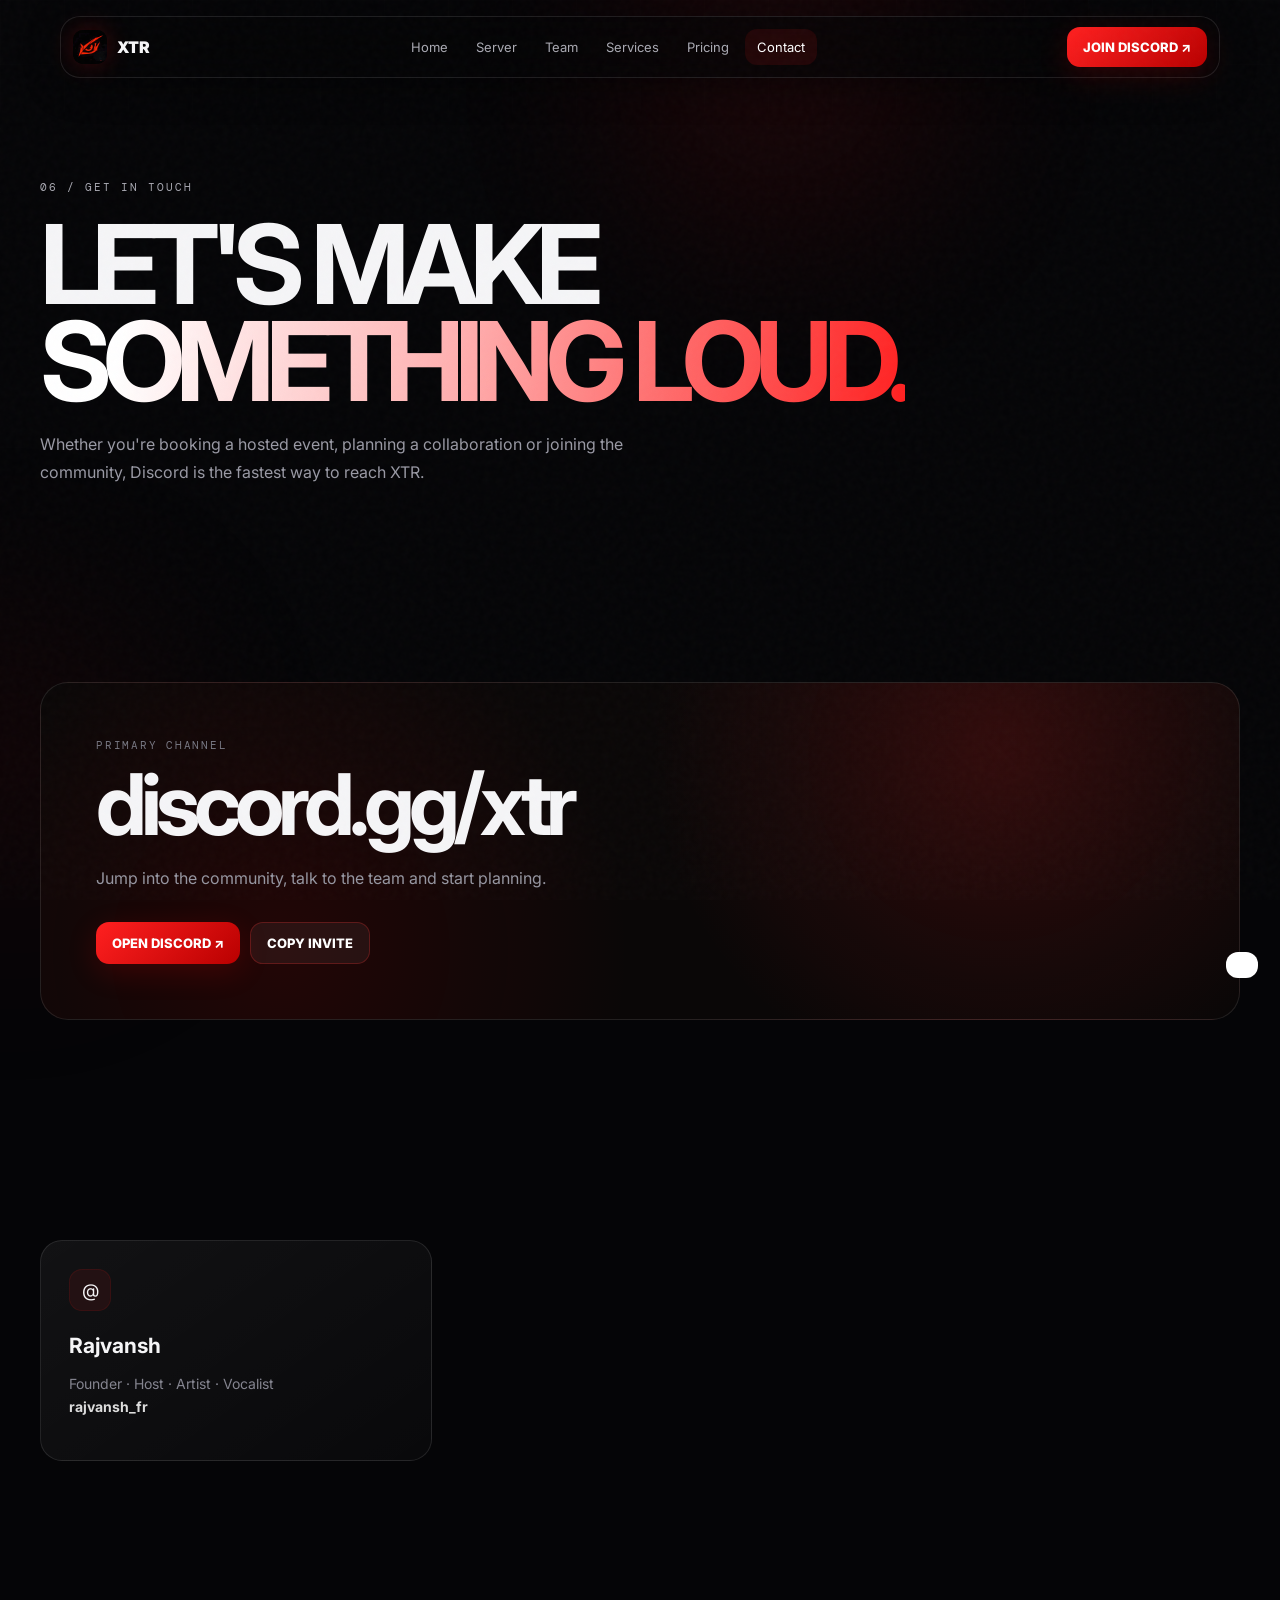
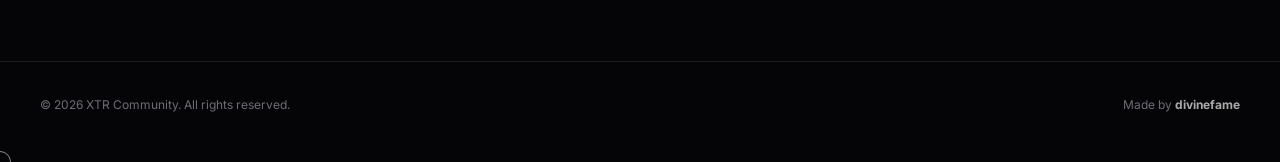
==== contact.html @ 3ac89490 "1st commit" ====
<!doctype html><html lang="en"><head><meta charset="utf-8"><meta name="viewport" content="width=device-width,initial-scale=1"><meta name="theme-color" content="#050507"><title>Contact — XTR</title><link rel="stylesheet" href="style.css">  <link rel="icon" type="image/png" href="assets/favicon.png">
</head><body><div class="grid"></div><div class="orb"></div><div class="orb orb2"></div><div class="noise"></div><nav class="nav"><a class="brand" href="index.html"><img src="assets/xtr-logo.webp" alt="XTR logo"><span class="brandmark" style="display:none">SK</span><span>XTR</span></a><div class="navlinks"><a href="index.html">Home</a><a href="server.html">Server</a><a href="team.html">Team</a><a href="services.html">Services</a><a href="pricing.html">Pricing</a><a href="contact.html">Contact</a></div><a class="navcta" href="https://discord.gg/xtr" target="_blank">JOIN DISCORD ↗</a><button class="menu">☰</button></nav><main><section class="page-hero reveal"><div class="eyebrow">06 / Get in touch</div><h1>LET'S MAKE<br><span class="gradient">SOMETHING LOUD.</span></h1><p>Whether you're booking a hosted event, planning a collaboration or joining the community, Discord is the fastest way to reach XTR.</p></section><section class="section"><div class="contact-box reveal"><div class="kicker">Primary channel</div><h2>discord.gg/xtr</h2><p>Jump into the community, talk to the team and start planning.</p><div class="actions"><a class="btn primary" href="https://discord.gg/xtr" target="_blank">OPEN DISCORD ↗</a><button class="btn ghost" data-copy="https://discord.gg/xtr">COPY INVITE</button></div></div></section><section class="section"><div class="cards"><article class="card reveal"><div class="icon">@</div><h3>Rajvansh</h3><p>Founder · Host · Artist · Vocalist<br><strong style="color:#ddd">rajvansh_fr</strong></p></article></div></section></main><footer class="footer"><div class="footer-inner"><span>© 2026 XTR Community. All rights reserved.</span><span>Made by <strong style="color:#aaa">divinefame</strong></span></div></footer><div class="cursor"></div><div class="toast"></div><script src="app.js"></script></body></html>
---- style.css ----
@import url('https://fonts.googleapis.com/css2?family=DM+Mono:wght@400;500&family=Inter:wght@400;500;600;700;800;900&display=swap');
:root{--bg:#050507;--panel:#0b0b10;--panel2:#111118;--text:#f5f5f7;--muted:#92929d;--line:rgba(255,255,255,.1);--a:#ff1a1a;--b:#ff4d4d;--glow:rgba(255,0,0,.30);--max:1200px}
*{box-sizing:border-box}html{scroll-behavior:smooth}body{margin:0;background:var(--bg);color:var(--text);font-family:Inter,system-ui,sans-serif;overflow-x:hidden}a{color:inherit;text-decoration:none}button{font:inherit}.noise{position:fixed;inset:0;pointer-events:none;opacity:.035;background-image:url("data:image/svg+xml,%3Csvg viewBox='0 0 160 160' xmlns='http://www.w3.org/2000/svg'%3E%3Cfilter id='n'%3E%3CfeTurbulence type='fractalNoise' baseFrequency='.9' numOctaves='3' stitchTiles='stitch'/%3E%3C/filter%3E%3Crect width='100%25' height='100%25' filter='url(%23n)' opacity='.7'/%3E%3C/svg%3E");z-index:50}.grid{position:fixed;inset:0;pointer-events:none;background:linear-gradient(rgba(255,255,255,.035) 1px,transparent 1px),linear-gradient(90deg,rgba(255,255,255,.035) 1px,transparent 1px);background-size:64px 64px;mask-image:linear-gradient(to bottom,black,transparent 75%);opacity:.25}.orb{position:fixed;width:42vw;height:42vw;border-radius:50%;filter:blur(90px);opacity:.12;pointer-events:none;z-index:-1;background:radial-gradient(circle,var(--a),transparent 65%);top:-15vw;left:40vw}.orb2{top:55vh;left:-20vw;background:radial-gradient(circle,var(--b),transparent 65%)}
.nav{position:fixed;top:16px;left:50%;transform:translateX(-50%);width:min(calc(100% - 28px),1160px);z-index:40;padding:10px 12px;border:1px solid var(--line);border-radius:20px;background:rgba(5,5,7,.68);backdrop-filter:blur(18px);display:flex;align-items:center;justify-content:space-between}.brand{display:flex;align-items:center;gap:10px;font-weight:900;letter-spacing:-.04em}.brand img{width:34px;height:34px;object-fit:cover;border-radius:10px}.brandmark{width:34px;height:34px;border-radius:10px;background:linear-gradient(135deg,var(--a),var(--b));display:grid;place-items:center;font-weight:900}.navlinks{display:flex;gap:4px}.navlinks a{padding:10px 12px;color:#aaaab3;font-size:13px;border-radius:12px;transition:.2s}.navlinks a:hover,.navlinks a.active{color:white;background:rgba(255,255,255,.07)}.navcta,.btn{display:inline-flex;align-items:center;justify-content:center;gap:9px;padding:12px 16px;border-radius:13px;background:white;color:#070709;font-weight:800;font-size:13px;transition:.25s;box-shadow:0 0 0 transparent}.navcta:hover,.btn:hover{transform:translateY(-2px);box-shadow:0 12px 40px rgba(255,255,255,.15)}.menu{display:none;background:none;border:0;color:white;font-size:22px}
main{width:min(100% - 40px,var(--max));margin:auto}.hero{min-height:100vh;display:grid;align-items:center;padding:150px 0 90px;position:relative}.hero-copy{max-width:800px}.eyebrow{font-family:'DM Mono',monospace;text-transform:uppercase;font-size:11px;letter-spacing:.18em;color:#a9a9b2;margin-bottom:22px}.hero h1{font-size:clamp(58px,9vw,132px);line-height:.84;letter-spacing:-.085em;margin:0 0 30px;font-weight:900}.gradient{background:linear-gradient(100deg,#fff 10%,#ff9a9a 48%,#ff3030);-webkit-background-clip:text;background-clip:text;color:transparent}.hero p{max-width:640px;color:#aaaab4;font-size:17px;line-height:1.7}.actions{display:flex;gap:10px;flex-wrap:wrap;margin-top:30px}.btn.primary{background:linear-gradient(135deg,#fff,#ff6b6b)}.btn.ghost{background:rgba(255,255,255,.05);color:white;border:1px solid var(--line)}.hero-meta{display:flex;gap:35px;margin-top:55px;flex-wrap:wrap}.stat strong{display:block;font-size:25px}.stat span{font-size:11px;color:#777782;text-transform:uppercase;letter-spacing:.12em}.scrollhint{position:absolute;bottom:28px;left:0;color:#777;font-family:'DM Mono';font-size:10px}
.banner{height:440px;border:1px solid var(--line);border-radius:28px;overflow:hidden;position:relative;background:radial-gradient(circle at 70% 30%,rgba(255,35,35,.22),transparent 35%),linear-gradient(135deg,#14121d,#07070a)}.banner:before{content:"";position:absolute;inset:0;background-image:linear-gradient(90deg,rgba(0,0,0,.75),rgba(0,0,0,.15)),url('https://media.discordapp.net/attachments/1529713903783907449/1529840623136411648/file_000000006e4481fa8ed49c35013fb18a.png?ex=6a845c1b&is=6a830a9b&hm=b5409c266eb49f97fb47e56562cb6aa99ef0f9474a97675fe12d04b68b45b5dc&=&format=webp&quality=lossless');background-size:cover;background-position:center;opacity:.78}.banner-content{position:absolute;inset:0;padding:42px;display:flex;flex-direction:column;justify-content:flex-end}.banner h2{font-size:clamp(36px,6vw,72px);letter-spacing:-.06em;margin:0;max-width:680px}.banner p{color:#c1c1ca;max-width:540px}
.section{padding:110px 0}.section-head{display:flex;justify-content:space-between;align-items:end;gap:30px;margin-bottom:35px}.section h2{font-size:clamp(40px,6vw,70px);line-height:.9;letter-spacing:-.065em;margin:0}.section-head p{max-width:430px;color:#8e8e99;line-height:1.7}.kicker{font-family:'DM Mono';color:#777782;font-size:11px;text-transform:uppercase;letter-spacing:.16em;margin-bottom:15px}.cards{display:grid;grid-template-columns:repeat(3,1fr);gap:12px}.card{background:linear-gradient(145deg,rgba(255,255,255,.055),rgba(255,255,255,.018));border:1px solid var(--line);border-radius:22px;padding:28px;transition:.3s;position:relative;overflow:hidden}.card:after{content:"";position:absolute;width:160px;height:160px;background:var(--glow);filter:blur(60px);right:-100px;top:-100px;opacity:0;transition:.3s}.card:hover{transform:translateY(-6px);border-color:rgba(255,0,0,.35)}.card:hover:after{opacity:1}.icon{width:42px;height:42px;border-radius:13px;background:rgba(255,255,255,.07);display:grid;place-items:center;margin-bottom:22px;font-size:18px}.card h3{font-size:21px;margin:0 0 10px}.card p{color:#858590;line-height:1.65;font-size:14px}.page-hero{padding:180px 0 70px}.page-hero h1{font-size:clamp(55px,9vw,110px);letter-spacing:-.08em;line-height:.88;margin:0 0 20px}.page-hero p{max-width:650px;color:#9999a4;line-height:1.75;font-size:16px}
.team-grid{display:grid;grid-template-columns:repeat(3,1fr);gap:14px}.person{border:1px solid var(--line);border-radius:24px;overflow:hidden;background:#0b0b0f;position:relative}.person-img{height:430px;background:#15151b;overflow:hidden}.person-img img{width:100%;height:100%;object-fit:cover;transition:.6s;filter:saturate(.85)}.person:hover img{transform:scale(1.05);filter:saturate(1)}.person-info{padding:23px}.role{font-family:'DM Mono';font-size:10px;color:#ff4a4a;text-transform:uppercase;letter-spacing:.12em}.person h3{font-size:28px;margin:7px 0}.person p{color:#858590;margin:0 0 18px}.socials{display:flex;gap:8px;flex-wrap:wrap}.socials a{font-size:11px;padding:8px 10px;border:1px solid var(--line);border-radius:10px;color:#bbb}.service-list{display:grid;grid-template-columns:1fr 1fr;gap:12px}.service{padding:34px;border:1px solid var(--line);border-radius:22px;background:#0b0b0f;min-height:220px}.service-number{font-family:'DM Mono';color:#676773;font-size:12px}.service h3{font-size:30px;letter-spacing:-.04em;margin:35px 0 10px}.service p{color:#888893;line-height:1.7;max-width:500px}.service ul{padding-left:18px;color:#aaa;line-height:1.9;font-size:14px}.contact-box{padding:55px;border-radius:28px;border:1px solid var(--line);background:radial-gradient(circle at 80% 20%,rgba(255,35,35,.14),transparent 35%),radial-gradient(circle at 20% 80%,rgba(255,0,0,.16),transparent 35%),#0a0a0e}.contact-box h2{font-size:clamp(42px,7vw,85px);letter-spacing:-.07em;line-height:.9;margin:0 0 22px}.contact-box p{color:#9696a1;max-width:580px;line-height:1.7}.footer{border-top:1px solid var(--line);margin-top:90px;padding:35px 0 50px;color:#6d6d78;font-size:12px}.footer-inner{width:min(100% - 40px,var(--max));margin:auto;display:flex;justify-content:space-between;gap:20px}.reveal{opacity:0;transform:translateY(25px);transition:opacity .7s ease,transform .7s ease}.reveal.show{opacity:1;transform:none}.cursor{position:fixed;width:22px;height:22px;border:1px solid rgba(255,255,255,.55);border-radius:50%;pointer-events:none;z-index:100;mix-blend-mode:difference;transform:translate(-50%,-50%);transition:width .2s,height .2s}.toast{position:fixed;right:22px;bottom:22px;background:#fff;color:#070709;padding:13px 16px;border-radius:12px;font-size:12px;font-weight:700;transform:translateY(100px);transition:.3s;z-index:80}.toast.show{transform:none}
@media(max-width:900px){.navlinks{display:none}.menu{display:block}.nav.open .navlinks{display:flex;position:absolute;top:62px;left:0;right:0;background:#09090c;border:1px solid var(--line);border-radius:16px;padding:8px;flex-direction:column}.nav.open .navlinks a{padding:13px}.navcta{display:none}.cards,.team-grid,.service-list{grid-template-columns:1fr}.cards,.team-grid{height:auto}.banner{height:380px}}@media(max-width:600px){main{width:min(100% - 26px,var(--max))}.hero{padding-top:145px}.hero h1{font-size:58px}.hero p{font-size:15px}.hero-meta{gap:20px}.cards,.team-grid{height:auto}.person{height:auto}.person-img{height:390px}.section{padding:70px 0}.section-head{display:block}.section-head p{margin-top:20px}.banner{height:330px;border-radius:20px}.banner-content{padding:25px}.banner h2{font-size:42px}.page-hero{padding:170px 0 45px}.page-hero h1{font-size:clamp(48px,16vw,78px);line-height:.9}.page-hero p{font-size:15px}.contact-box{padding:30px}.footer-inner{flex-direction:column}.cursor{display:none}}

.pricing-table-wrap{overflow-x:auto;border:1px solid var(--line);border-radius:22px;background:rgba(255,255,255,.025)}
.pricing-table{width:100%;border-collapse:collapse;min-width:820px}
.pricing-table th,.pricing-table td{padding:18px 20px;text-align:left;border-bottom:1px solid var(--line);font-size:13px;line-height:1.45}
.pricing-table thead th{font-family:'DM Mono';font-size:11px;text-transform:uppercase;letter-spacing:.12em;color:#a8a8b3;background:rgba(255,255,255,.035)}
.pricing-table tbody th{font-weight:600;color:#ddd}
.pricing-table tbody td{color:#9999a4}
.pricing-table tr:last-child th,.pricing-table tr:last-child td{border-bottom:0}
.pricing-table tbody tr:hover{background:rgba(255,0,0,.035)}
.price-note{margin-top:18px;padding:22px 24px;border:1px solid rgba(255,0,0,.25);border-radius:18px;background:linear-gradient(100deg,rgba(255,0,0,.09),rgba(255,255,255,.025));display:flex;align-items:center;gap:20px;flex-wrap:wrap}
.price-note .kicker{margin:0;min-width:90px}
.price-note strong{font-size:17px;flex:1}
@media(max-width:700px){.pricing-table th,.pricing-table td{padding:14px 12px}.price-note{align-items:flex-start}.price-note .btn{width:100%;text-align:center}}

/* XTR RED / BLACK THEME */
::selection{background:#ff1f1f;color:#fff}
.nav{box-shadow:0 8px 35px rgba(0,0,0,.45)}
.brand img{box-shadow:0 0 24px rgba(255,25,25,.22)}
.brandmark{background:linear-gradient(135deg,#ff1010,#650000)}
.navlinks a:hover,.navlinks a.active{color:#fff;background:rgba(255,25,25,.10)}
.navcta,.btn.primary{background:linear-gradient(135deg,#ff2020,#b90000);color:#fff;box-shadow:0 8px 30px rgba(255,0,0,.16)}
.navcta:hover,.btn.primary:hover{box-shadow:0 14px 45px rgba(255,0,0,.28)}
.btn.ghost{border-color:rgba(255,50,50,.25)}
.gradient{background:linear-gradient(100deg,#fff 10%,#ffb0b0 48%,#ff1f1f);-webkit-background-clip:text;background-clip:text;color:transparent}
.banner{background:radial-gradient(circle at 70% 30%,rgba(255,20,20,.25),transparent 35%),linear-gradient(135deg,#1a0808,#070707)}
.card:hover,.person:hover,.service:hover{border-color:rgba(255,35,35,.38)}
.icon{background:rgba(255,25,25,.08);border:1px solid rgba(255,25,25,.10)}
.role{color:#ff4a4a}
.price-note{border-color:rgba(255,0,0,.28);background:linear-gradient(100deg,rgba(255,0,0,.10),rgba(255,255,255,.025))}
.pricing-table tbody tr:hover{background:rgba(255,0,0,.035)}
.contact-box{background:radial-gradient(circle at 80% 20%,rgba(255,35,35,.16),transparent 35%),radial-gradient(circle at 20% 80%,rgba(180,0,0,.14),transparent 35%),#0a0707}
.orb{background:radial-gradient(circle,#ff1111,transparent 65%)}
.orb2{background:radial-gradient(circle,#8f0000,transparent 65%)}
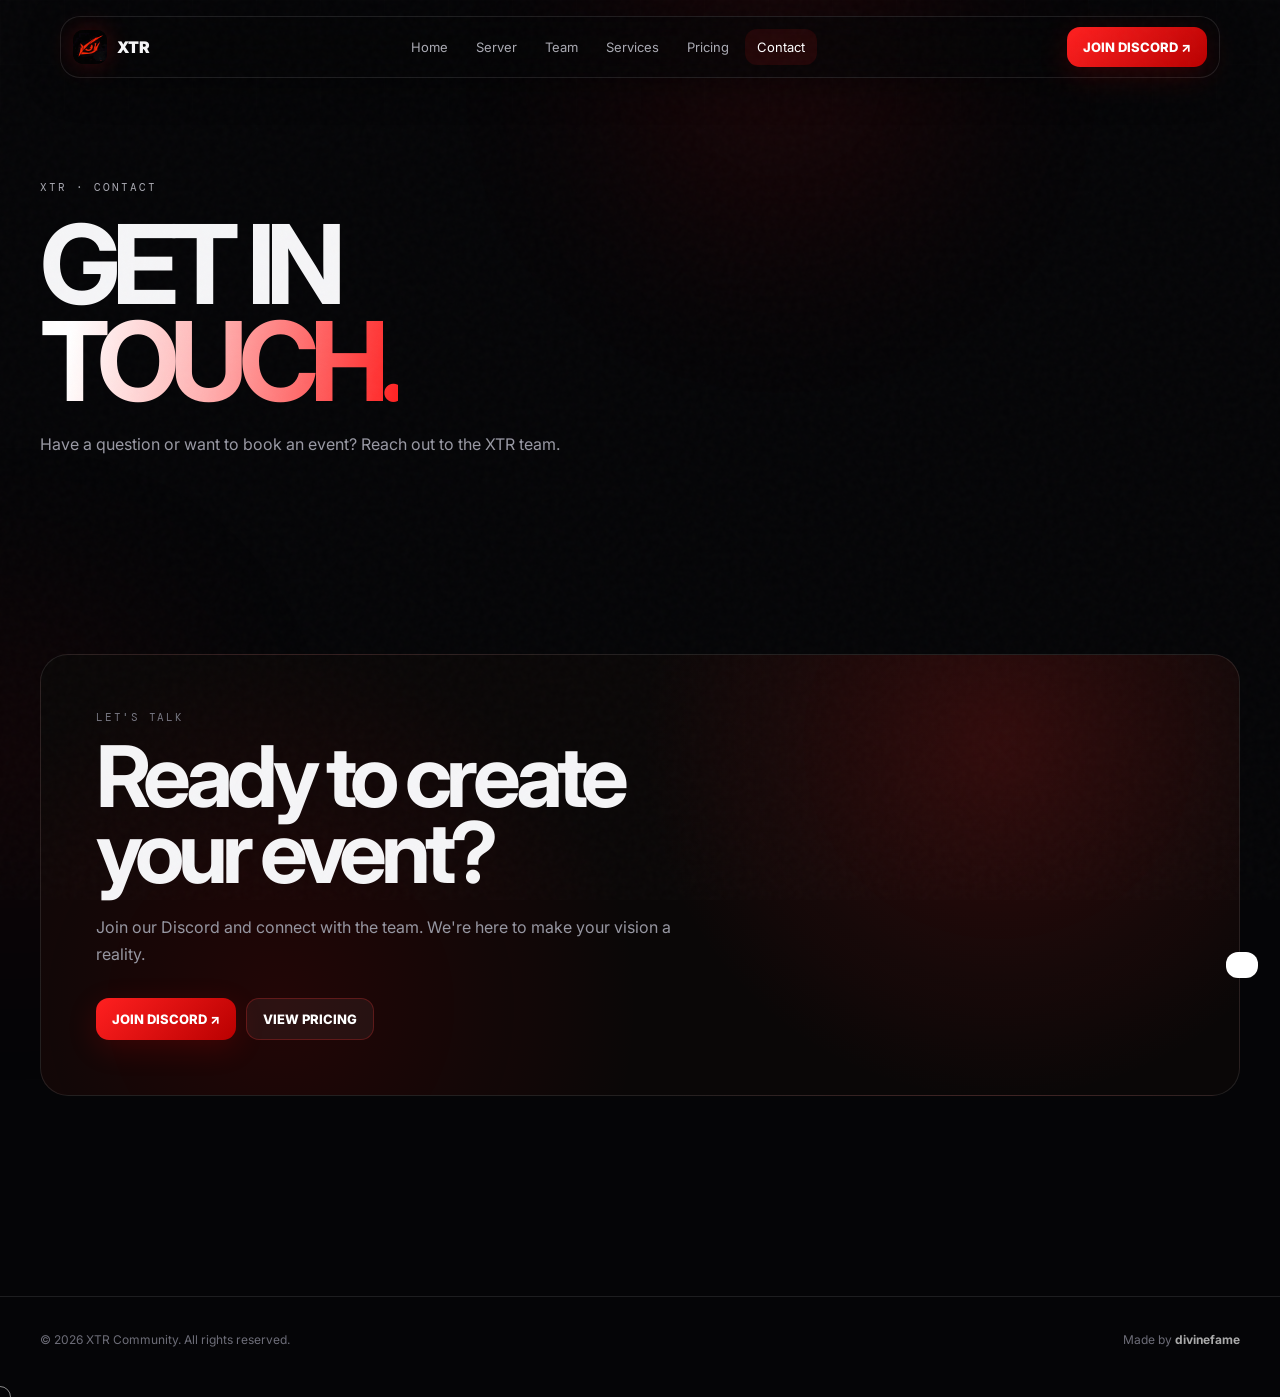
==== commit 0d8f3b89: "Fix: Use absolute paths for images to ensure they load on Vercel" ====
--- a/contact.html
+++ b/contact.html
@@ -1,2 +1,2 @@
-<!doctype html><html lang="en"><head><meta charset="utf-8"><meta name="viewport" content="width=device-width,initial-scale=1"><meta name="theme-color" content="#050507"><title>Contact — XTR</title><link rel="stylesheet" href="style.css">  <link rel="icon" type="image/png" href="assets/favicon.png">
-</head><body><div class="grid"></div><div class="orb"></div><div class="orb orb2"></div><div class="noise"></div><nav class="nav"><a class="brand" href="index.html"><img src="assets/xtr-logo.webp" alt="XTR logo"><span class="brandmark" style="display:none">SK</span><span>XTR</span></a><div class="navlinks"><a href="index.html">Home</a><a href="server.html">Server</a><a href="team.html">Team</a><a href="services.html">Services</a><a href="pricing.html">Pricing</a><a href="contact.html">Contact</a></div><a class="navcta" href="https://discord.gg/xtr" target="_blank">JOIN DISCORD ↗</a><button class="menu">☰</button></nav><main><section class="page-hero reveal"><div class="eyebrow">06 / Get in touch</div><h1>LET'S MAKE<br><span class="gradient">SOMETHING LOUD.</span></h1><p>Whether you're booking a hosted event, planning a collaboration or joining the community, Discord is the fastest way to reach XTR.</p></section><section class="section"><div class="contact-box reveal"><div class="kicker">Primary channel</div><h2>discord.gg/xtr</h2><p>Jump into the community, talk to the team and start planning.</p><div class="actions"><a class="btn primary" href="https://discord.gg/xtr" target="_blank">OPEN DISCORD ↗</a><button class="btn ghost" data-copy="https://discord.gg/xtr">COPY INVITE</button></div></div></section><section class="section"><div class="cards"><article class="card reveal"><div class="icon">@</div><h3>Rajvansh</h3><p>Founder · Host · Artist · Vocalist<br><strong style="color:#ddd">rajvansh_fr</strong></p></article></div></section></main><footer class="footer"><div class="footer-inner"><span>© 2026 XTR Community. All rights reserved.</span><span>Made by <strong style="color:#aaa">divinefame</strong></span></div></footer><div class="cursor"></div><div class="toast"></div><script src="app.js"></script></body></html>+<!doctype html><html lang="en"><head><meta charset="utf-8"><meta name="viewport" content="width=device-width,initial-scale=1"><meta name="theme-color" content="#050507"><title>Contact — XTR</title><link rel="stylesheet" href="style.css"><link rel="icon" type="image/png" href="/assets/favicon.png">
+</head><body><div class="grid"></div><div class="orb"></div><div class="orb orb2"></div><div class="noise"></div><nav class="nav"><a class="brand" href="index.html"><img src="/assets/xtr-logo.webp" alt="XTR logo"><span class="brandmark" style="display:none">SK</span><span>XTR</span></a><div class="navlinks"><a href="index.html">Home</a><a href="server.html">Server</a><a href="team.html">Team</a><a href="services.html">Services</a><a href="pricing.html">Pricing</a><a href="contact.html">Contact</a></div><a class="navcta" href="https://discord.gg/xtr" target="_blank">JOIN DISCORD ↗</a><button class="menu">☰</button></nav><main><section class="page-hero reveal"><div class="eyebrow">XTR · CONTACT</div><h1>GET IN<br><span class="gradient">TOUCH.</span></h1><p>Have a question or want to book an event? Reach out to the XTR team.</p></section><section class="section reveal"><div class="contact-box"><div class="kicker">Let's talk</div><h2>Ready to create<br>your event?</h2><p>Join our Discord and connect with the team. We're here to make your vision a reality.</p><div class="actions"><a class="btn primary" href="https://discord.gg/xtr" target="_blank">JOIN DISCORD ↗</a><a class="btn ghost" href="pricing.html">VIEW PRICING</a></div></div></section></main><footer class="footer"><div class="footer-inner"><span>© 2026 XTR Community. All rights reserved.</span><span>Made by <strong style="color:#aaa">divinefame</strong></span></div></footer><div class="cursor"></div><div class="toast"></div><script src="app.js"></script></body></html>
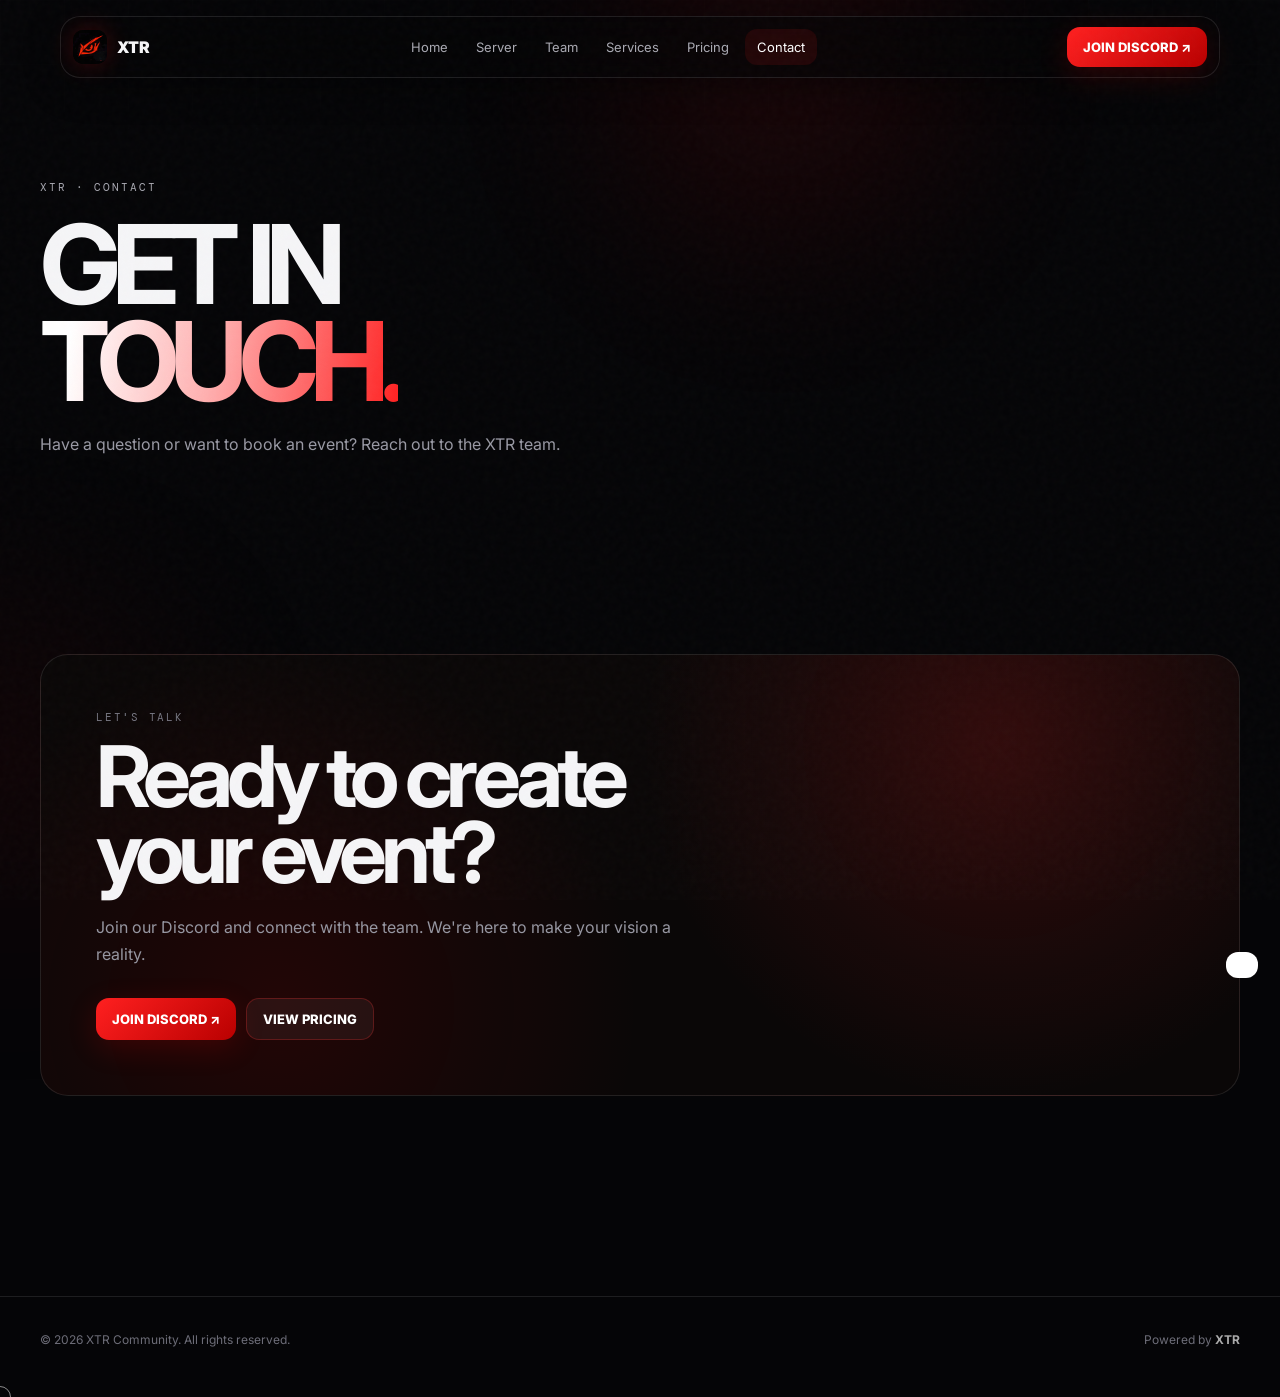
==== commit 57a9cd58: "update" ====
--- a/contact.html
+++ b/contact.html
@@ -1,2 +1,67 @@
-<!doctype html><html lang="en"><head><meta charset="utf-8"><meta name="viewport" content="width=device-width,initial-scale=1"><meta name="theme-color" content="#050507"><title>Contact — XTR</title><link rel="stylesheet" href="style.css"><link rel="icon" type="image/png" href="/assets/favicon.png">
-</head><body><div class="grid"></div><div class="orb"></div><div class="orb orb2"></div><div class="noise"></div><nav class="nav"><a class="brand" href="index.html"><img src="/assets/xtr-logo.webp" alt="XTR logo"><span class="brandmark" style="display:none">SK</span><span>XTR</span></a><div class="navlinks"><a href="index.html">Home</a><a href="server.html">Server</a><a href="team.html">Team</a><a href="services.html">Services</a><a href="pricing.html">Pricing</a><a href="contact.html">Contact</a></div><a class="navcta" href="https://discord.gg/xtr" target="_blank">JOIN DISCORD ↗</a><button class="menu">☰</button></nav><main><section class="page-hero reveal"><div class="eyebrow">XTR · CONTACT</div><h1>GET IN<br><span class="gradient">TOUCH.</span></h1><p>Have a question or want to book an event? Reach out to the XTR team.</p></section><section class="section reveal"><div class="contact-box"><div class="kicker">Let's talk</div><h2>Ready to create<br>your event?</h2><p>Join our Discord and connect with the team. We're here to make your vision a reality.</p><div class="actions"><a class="btn primary" href="https://discord.gg/xtr" target="_blank">JOIN DISCORD ↗</a><a class="btn ghost" href="pricing.html">VIEW PRICING</a></div></div></section></main><footer class="footer"><div class="footer-inner"><span>© 2026 XTR Community. All rights reserved.</span><span>Made by <strong style="color:#aaa">divinefame</strong></span></div></footer><div class="cursor"></div><div class="toast"></div><script src="app.js"></script></body></html>+<!doctype html>
+<html lang="en">
+  <head>
+    <meta charset="utf-8" />
+    <meta name="viewport" content="width=device-width,initial-scale=1" />
+    <meta name="theme-color" content="#050507" />
+    <title>Contact — XTR</title>
+    <link rel="stylesheet" href="assets/css/style.css" />
+    <link rel="icon" type="image/png" href="assets/images/favicon.png" />
+  </head>
+  <body>
+    <div class="grid"></div>
+    <div class="orb"></div>
+    <div class="orb orb2"></div>
+    <div class="noise"></div>
+    <nav class="nav">
+      <a class="brand" href="index.html"
+        ><img src="assets/images/xtr-logo.webp" alt="XTR logo" /><span
+          class="brandmark"
+          style="display: none"
+          >SK</span
+        ><span>XTR</span></a
+      >
+      <div class="navlinks">
+        <a href="index.html">Home</a><a href="server.html">Server</a
+        ><a href="team.html">Team</a><a href="services.html">Services</a
+        ><a href="pricing.html">Pricing</a><a href="contact.html">Contact</a>
+      </div>
+      <a class="navcta" href="https://discord.gg/xtr" target="_blank"
+        >JOIN DISCORD ↗</a
+      ><button class="menu">☰</button>
+    </nav>
+    <main>
+      <section class="page-hero reveal">
+        <div class="eyebrow">XTR · CONTACT</div>
+        <h1>GET IN<br /><span class="gradient">TOUCH.</span></h1>
+        <p>
+          Have a question or want to book an event? Reach out to the XTR team.
+        </p>
+      </section>
+      <section class="section reveal">
+        <div class="contact-box">
+          <div class="kicker">Let's talk</div>
+          <h2>Ready to create<br />your event?</h2>
+          <p>
+            Join our Discord and connect with the team. We're here to make your
+            vision a reality.
+          </p>
+          <div class="actions">
+            <a class="btn primary" href="https://discord.gg/xtr" target="_blank"
+              >JOIN DISCORD ↗</a
+            ><a class="btn ghost" href="pricing.html">VIEW PRICING</a>
+          </div>
+        </div>
+      </section>
+    </main>
+    <footer class="footer">
+      <div class="footer-inner">
+        <span>© 2026 XTR Community. All rights reserved.</span
+        ><span>Powered by <strong style="color: #aaa">XTR</strong></span>
+      </div>
+    </footer>
+    <div class="cursor"></div>
+    <div class="toast"></div>
+    <script src="assets/js/app.js"></script>
+  </body>
+</html>
--- a/assets/css/style.css
+++ b/assets/css/style.css
@@ -0,0 +1,42 @@
+@import url('https://fonts.googleapis.com/css2?family=DM+Mono:wght@400;500&family=Inter:wght@400;500;600;700;800;900&display=swap');
+:root{--bg:#050507;--panel:#0b0b10;--panel2:#111118;--text:#f5f5f7;--muted:#92929d;--line:rgba(255,255,255,.1);--a:#ff1a1a;--b:#ff4d4d;--glow:rgba(255,0,0,.30);--max:1200px}
+*{box-sizing:border-box}html{scroll-behavior:smooth}body{margin:0;background:var(--bg);color:var(--text);font-family:Inter,system-ui,sans-serif;overflow-x:hidden}a{color:inherit;text-decoration:none}button{font:inherit}.noise{position:fixed;inset:0;pointer-events:none;opacity:.035;background-image:url("data:image/svg+xml,%3Csvg viewBox='0 0 160 160' xmlns='http://www.w3.org/2000/svg'%3E%3Cfilter id='n'%3E%3CfeTurbulence type='fractalNoise' baseFrequency='.9' numOctaves='3' stitchTiles='stitch'/%3E%3C/filter%3E%3Crect width='100%25' height='100%25' filter='url(%23n)' opacity='.7'/%3E%3C/svg%3E");z-index:50}.grid{position:fixed;inset:0;pointer-events:none;background:linear-gradient(rgba(255,255,255,.035) 1px,transparent 1px),linear-gradient(90deg,rgba(255,255,255,.035) 1px,transparent 1px);background-size:64px 64px;mask-image:linear-gradient(to bottom,black,transparent 75%);opacity:.25}.orb{position:fixed;width:42vw;height:42vw;border-radius:50%;filter:blur(90px);opacity:.12;pointer-events:none;z-index:-1;background:radial-gradient(circle,var(--a),transparent 65%);top:-15vw;left:40vw}.orb2{top:55vh;left:-20vw;background:radial-gradient(circle,var(--b),transparent 65%)}
+.nav{position:fixed;top:16px;left:50%;transform:translateX(-50%);width:min(calc(100% - 28px),1160px);z-index:40;padding:10px 12px;border:1px solid var(--line);border-radius:20px;background:rgba(5,5,7,.68);backdrop-filter:blur(18px);display:flex;align-items:center;justify-content:space-between}.brand{display:flex;align-items:center;gap:10px;font-weight:900;letter-spacing:-.04em}.brand img{width:34px;height:34px;object-fit:cover;border-radius:10px}.brandmark{width:34px;height:34px;border-radius:10px;background:linear-gradient(135deg,var(--a),var(--b));display:grid;place-items:center;font-weight:900}.navlinks{display:flex;gap:4px}.navlinks a{padding:10px 12px;color:#aaaab3;font-size:13px;border-radius:12px;transition:.2s}.navlinks a:hover,.navlinks a.active{color:white;background:rgba(255,255,255,.07)}.navcta,.btn{display:inline-flex;align-items:center;justify-content:center;gap:9px;padding:12px 16px;border-radius:13px;background:white;color:#070709;font-weight:800;font-size:13px;transition:.25s;box-shadow:0 0 0 transparent}.navcta:hover,.btn:hover{transform:translateY(-2px);box-shadow:0 12px 40px rgba(255,255,255,.15)}.menu{display:none;background:none;border:0;color:white;font-size:22px}
+main{width:min(100% - 40px,var(--max));margin:auto}.hero{min-height:100vh;display:grid;align-items:center;padding:150px 0 90px;position:relative}.hero-copy{max-width:800px}.eyebrow{font-family:'DM Mono',monospace;text-transform:uppercase;font-size:11px;letter-spacing:.18em;color:#a9a9b2;margin-bottom:22px}.hero h1{font-size:clamp(58px,9vw,132px);line-height:.84;letter-spacing:-.085em;margin:0 0 30px;font-weight:900}.gradient{background:linear-gradient(100deg,#fff 10%,#ff9a9a 48%,#ff3030);-webkit-background-clip:text;background-clip:text;color:transparent}.hero p{max-width:640px;color:#aaaab4;font-size:17px;line-height:1.7}.actions{display:flex;gap:10px;flex-wrap:wrap;margin-top:30px}.btn.primary{background:linear-gradient(135deg,#fff,#ff6b6b)}.btn.ghost{background:rgba(255,255,255,.05);color:white;border:1px solid var(--line)}.hero-meta{display:flex;gap:35px;margin-top:55px;flex-wrap:wrap}.stat strong{display:block;font-size:25px}.stat span{font-size:11px;color:#777782;text-transform:uppercase;letter-spacing:.12em}.scrollhint{position:absolute;bottom:28px;left:0;color:#777;font-family:'DM Mono';font-size:10px}
+.banner{height:440px;border:1px solid var(--line);border-radius:28px;overflow:hidden;position:relative;background:radial-gradient(circle at 70% 30%,rgba(255,35,35,.22),transparent 35%),linear-gradient(135deg,#14121d,#07070a)}.banner:before{content:"";position:absolute;inset:0;background-image:linear-gradient(90deg,rgba(0,0,0,.75),rgba(0,0,0,.15)),url('https://media.discordapp.net/attachments/1529713903783907449/1529840623136411648/file_000000006e4481fa8ed49c35013fb18a.png?ex=6a845c1b&is=6a830a9b&hm=b5409c266eb49f97fb47e56562cb6aa99ef0f9474a97675fe12d04b68b45b5dc&=&format=webp&quality=lossless');background-size:cover;background-position:center;opacity:.78}.banner-content{position:absolute;inset:0;padding:42px;display:flex;flex-direction:column;justify-content:flex-end}.banner h2{font-size:clamp(36px,6vw,72px);letter-spacing:-.06em;margin:0;max-width:680px}.banner p{color:#c1c1ca;max-width:540px}
+.section{padding:110px 0}.section-head{display:flex;justify-content:space-between;align-items:end;gap:30px;margin-bottom:35px}.section h2{font-size:clamp(40px,6vw,70px);line-height:.9;letter-spacing:-.065em;margin:0}.section-head p{max-width:430px;color:#8e8e99;line-height:1.7}.kicker{font-family:'DM Mono';color:#777782;font-size:11px;text-transform:uppercase;letter-spacing:.16em;margin-bottom:15px}.cards{display:grid;grid-template-columns:repeat(3,1fr);gap:12px}.card{background:linear-gradient(145deg,rgba(255,255,255,.055),rgba(255,255,255,.018));border:1px solid var(--line);border-radius:22px;padding:28px;transition:.3s;position:relative;overflow:hidden}.card:after{content:"";position:absolute;width:160px;height:160px;background:var(--glow);filter:blur(60px);right:-100px;top:-100px;opacity:0;transition:.3s}.card:hover{transform:translateY(-6px);border-color:rgba(255,0,0,.35)}.card:hover:after{opacity:1}.icon{width:42px;height:42px;border-radius:13px;background:rgba(255,255,255,.07);display:grid;place-items:center;margin-bottom:22px;font-size:18px}.card h3{font-size:21px;margin:0 0 10px}.card p{color:#858590;line-height:1.65;font-size:14px}.page-hero{padding:180px 0 70px}.page-hero h1{font-size:clamp(55px,9vw,110px);letter-spacing:-.08em;line-height:.88;margin:0 0 20px}.page-hero p{max-width:650px;color:#9999a4;line-height:1.75;font-size:16px}
+.team-grid{display:grid;grid-template-columns:repeat(3,1fr);gap:14px}.person{border:1px solid var(--line);border-radius:24px;overflow:hidden;background:#0b0b0f;position:relative}.person-img{height:430px;background:#15151b;overflow:hidden}.person-img img{width:100%;height:100%;object-fit:cover;transition:.6s;filter:saturate(.85)}.person:hover img{transform:scale(1.05);filter:saturate(1)}.person-info{padding:23px}.role{font-family:'DM Mono';font-size:10px;color:#ff4a4a;text-transform:uppercase;letter-spacing:.12em}.person h3{font-size:28px;margin:7px 0}.person p{color:#858590;margin:0 0 18px}.socials{display:flex;gap:8px;flex-wrap:wrap}.socials a{font-size:11px;padding:8px 10px;border:1px solid var(--line);border-radius:10px;color:#bbb}.service-list{display:grid;grid-template-columns:1fr 1fr;gap:12px}.service{padding:34px;border:1px solid var(--line);border-radius:22px;background:#0b0b0f;min-height:220px}.service-number{font-family:'DM Mono';color:#676773;font-size:12px}.service h3{font-size:30px;letter-spacing:-.04em;margin:35px 0 10px}.service p{color:#888893;line-height:1.7;max-width:500px}.service ul{padding-left:18px;color:#aaa;line-height:1.9;font-size:14px}.contact-box{padding:55px;border-radius:28px;border:1px solid var(--line);background:radial-gradient(circle at 80% 20%,rgba(255,35,35,.14),transparent 35%),radial-gradient(circle at 20% 80%,rgba(255,0,0,.16),transparent 35%),#0a0a0e}.contact-box h2{font-size:clamp(42px,7vw,85px);letter-spacing:-.07em;line-height:.9;margin:0 0 22px}.contact-box p{color:#9696a1;max-width:580px;line-height:1.7}.footer{border-top:1px solid var(--line);margin-top:90px;padding:35px 0 50px;color:#6d6d78;font-size:12px}.footer-inner{width:min(100% - 40px,var(--max));margin:auto;display:flex;justify-content:space-between;gap:20px}.reveal{opacity:0;transform:translateY(25px);transition:opacity .7s ease,transform .7s ease}.reveal.show{opacity:1;transform:none}.cursor{position:fixed;width:22px;height:22px;border:1px solid rgba(255,255,255,.55);border-radius:50%;pointer-events:none;z-index:100;mix-blend-mode:difference;transform:translate(-50%,-50%);transition:width .2s,height .2s}.toast{position:fixed;right:22px;bottom:22px;background:#fff;color:#070709;padding:13px 16px;border-radius:12px;font-size:12px;font-weight:700;transform:translateY(100px);transition:.3s;z-index:80}.toast.show{transform:none}
+@media(max-width:900px){.navlinks{display:none}.menu{display:block}.nav.open .navlinks{display:flex;position:absolute;top:62px;left:0;right:0;background:#09090c;border:1px solid var(--line);border-radius:16px;padding:8px;flex-direction:column}.nav.open .navlinks a{padding:13px}.navcta{display:none}.cards,.team-grid,.service-list{grid-template-columns:1fr}.cards,.team-grid{height:auto}.banner{height:380px}}@media(max-width:600px){main{width:min(100% - 26px,var(--max))}.hero{padding-top:145px}.hero h1{font-size:58px}.hero p{font-size:15px}.hero-meta{gap:20px}.cards,.team-grid{height:auto}.person{height:auto}.person-img{height:390px}.section{padding:70px 0}.section-head{display:block}.section-head p{margin-top:20px}.banner{height:330px;border-radius:20px}.banner-content{padding:25px}.banner h2{font-size:42px}.page-hero{padding:170px 0 45px}.page-hero h1{font-size:clamp(48px,16vw,78px);line-height:.9}.page-hero p{font-size:15px}.contact-box{padding:30px}.footer-inner{flex-direction:column}.cursor{display:none}}
+
+.pricing-table-wrap{overflow-x:auto;border:1px solid var(--line);border-radius:22px;background:rgba(255,255,255,.025)}
+.pricing-table{width:100%;border-collapse:collapse;min-width:820px}
+.pricing-table th,.pricing-table td{padding:18px 20px;text-align:left;border-bottom:1px solid var(--line);font-size:13px;line-height:1.45}
+.pricing-table thead th{font-family:'DM Mono';font-size:11px;text-transform:uppercase;letter-spacing:.12em;color:#a8a8b3;background:rgba(255,255,255,.035)}
+.pricing-table tbody th{font-weight:600;color:#ddd}
+.pricing-table tbody td{color:#9999a4}
+.pricing-table tr:last-child th,.pricing-table tr:last-child td{border-bottom:0}
+.pricing-table tbody tr:hover{background:rgba(255,0,0,.035)}
+.price-note{margin-top:18px;padding:22px 24px;border:1px solid rgba(255,0,0,.25);border-radius:18px;background:linear-gradient(100deg,rgba(255,0,0,.09),rgba(255,255,255,.025));display:flex;align-items:center;gap:20px;flex-wrap:wrap}
+.price-note .kicker{margin:0;min-width:90px}
+.price-note strong{font-size:17px;flex:1}
+@media(max-width:700px){.pricing-table th,.pricing-table td{padding:14px 12px}.price-note{align-items:flex-start}.price-note .btn{width:100%;text-align:center}}
+
+/* XTR RED / BLACK THEME */
+::selection{background:#ff1f1f;color:#fff}
+.nav{box-shadow:0 8px 35px rgba(0,0,0,.45)}
+.brand img{box-shadow:0 0 24px rgba(255,25,25,.22)}
+.brandmark{background:linear-gradient(135deg,#ff1010,#650000)}
+.navlinks a:hover,.navlinks a.active{color:#fff;background:rgba(255,25,25,.10)}
+.navcta,.btn.primary{background:linear-gradient(135deg,#ff2020,#b90000);color:#fff;box-shadow:0 8px 30px rgba(255,0,0,.16)}
+.navcta:hover,.btn.primary:hover{box-shadow:0 14px 45px rgba(255,0,0,.28)}
+.btn.ghost{border-color:rgba(255,50,50,.25)}
+.gradient{background:linear-gradient(100deg,#fff 10%,#ffb0b0 48%,#ff1f1f);-webkit-background-clip:text;background-clip:text;color:transparent}
+.banner{background:radial-gradient(circle at 70% 30%,rgba(255,20,20,.25),transparent 35%),linear-gradient(135deg,#1a0808,#070707)}
+.card:hover,.person:hover,.service:hover{border-color:rgba(255,35,35,.38)}
+.icon{background:rgba(255,25,25,.08);border:1px solid rgba(255,25,25,.10)}
+.role{color:#ff4a4a}
+.price-note{border-color:rgba(255,0,0,.28);background:linear-gradient(100deg,rgba(255,0,0,.10),rgba(255,255,255,.025))}
+.pricing-table tbody tr:hover{background:rgba(255,0,0,.035)}
+.contact-box{background:radial-gradient(circle at 80% 20%,rgba(255,35,35,.16),transparent 35%),radial-gradient(circle at 20% 80%,rgba(180,0,0,.14),transparent 35%),#0a0707}
+.orb{background:radial-gradient(circle,#ff1111,transparent 65%)}
+.orb2{background:radial-gradient(circle,#8f0000,transparent 65%)}
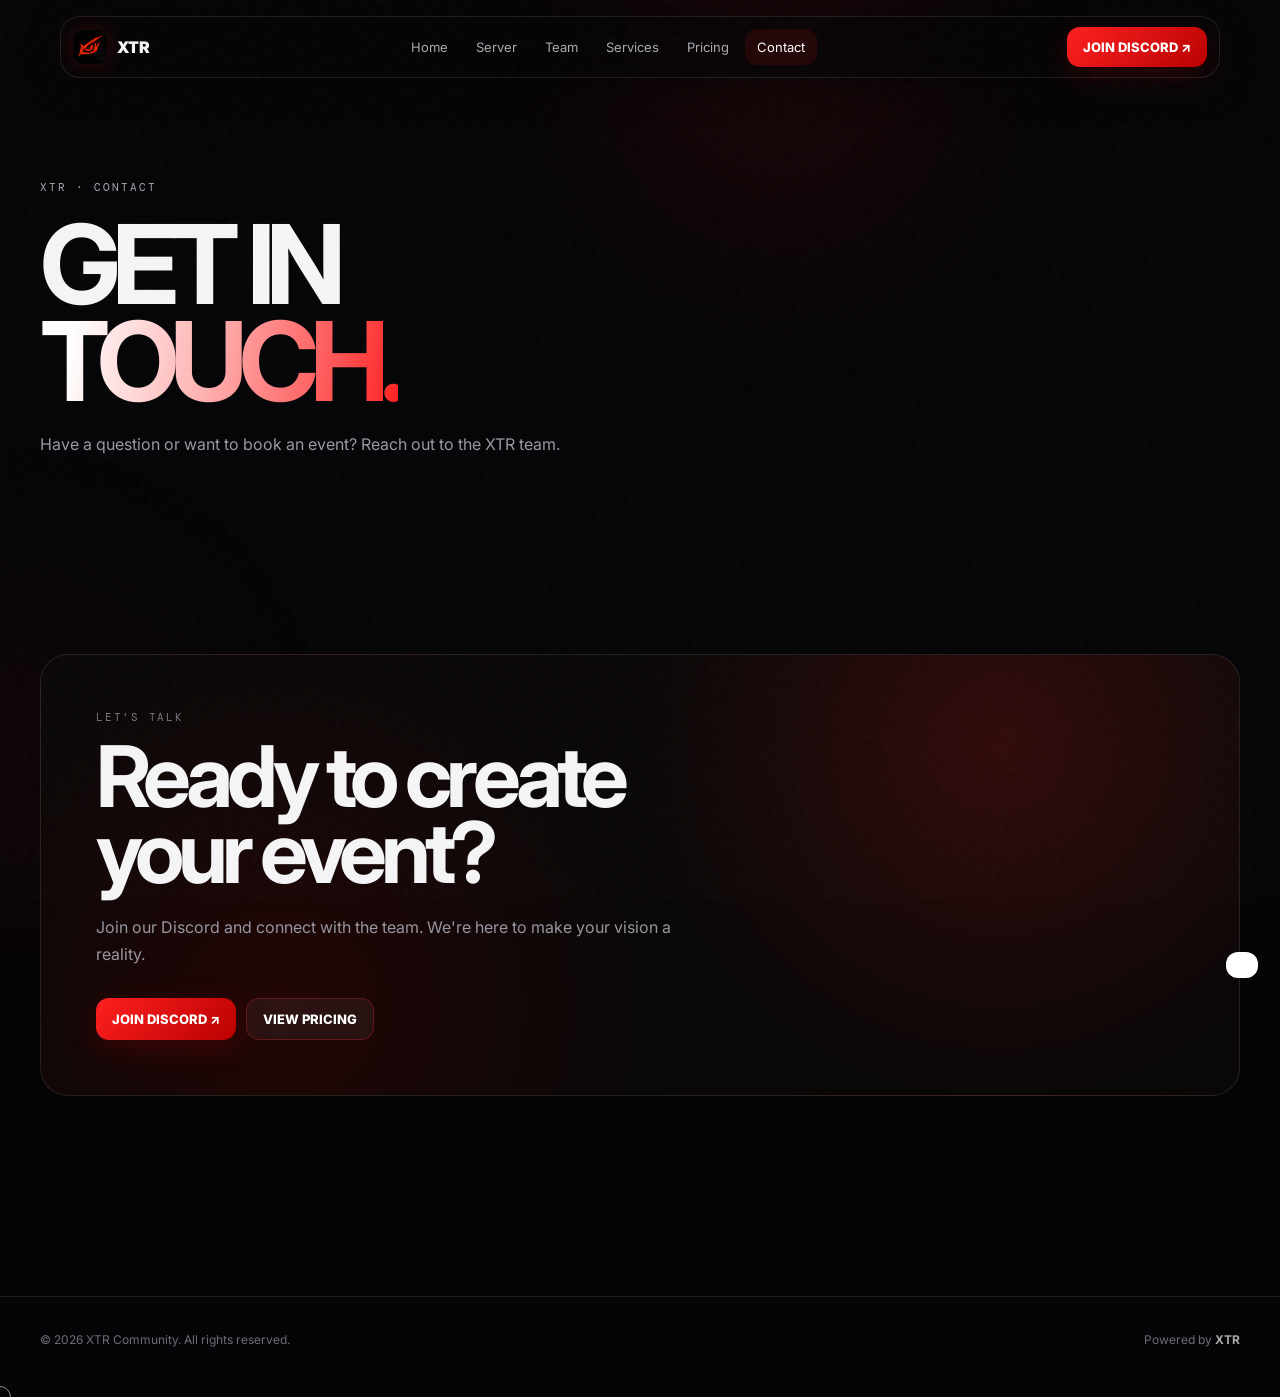
==== commit c88e5ccc: "added owner" ====
--- a/contact.html
+++ b/contact.html
@@ -6,7 +6,7 @@
     <meta name="theme-color" content="#050507" />
     <title>Contact — XTR</title>
     <link rel="stylesheet" href="assets/css/style.css" />
-    <link rel="icon" type="image/png" href="assets/images/favicon.png" />
+    <link rel="icon" type="image/gif" href="assets/images/xtr-logo.gif" />
   </head>
   <body>
     <div class="grid"></div>
@@ -15,7 +15,7 @@
     <div class="noise"></div>
     <nav class="nav">
       <a class="brand" href="index.html"
-        ><img src="assets/images/xtr-logo.webp" alt="XTR logo" /><span
+        ><img src="assets/images/xtr-logo.gif" alt="XTR logo" /><span
           class="brandmark"
           style="display: none"
           >SK</span
--- a/assets/css/style.css
+++ b/assets/css/style.css
@@ -6,7 +6,7 @@
 .banner{height:440px;border:1px solid var(--line);border-radius:28px;overflow:hidden;position:relative;background:radial-gradient(circle at 70% 30%,rgba(255,35,35,.22),transparent 35%),linear-gradient(135deg,#14121d,#07070a)}.banner:before{content:"";position:absolute;inset:0;background-image:linear-gradient(90deg,rgba(0,0,0,.75),rgba(0,0,0,.15)),url('https://media.discordapp.net/attachments/1529713903783907449/1529840623136411648/file_000000006e4481fa8ed49c35013fb18a.png?ex=6a845c1b&is=6a830a9b&hm=b5409c266eb49f97fb47e56562cb6aa99ef0f9474a97675fe12d04b68b45b5dc&=&format=webp&quality=lossless');background-size:cover;background-position:center;opacity:.78}.banner-content{position:absolute;inset:0;padding:42px;display:flex;flex-direction:column;justify-content:flex-end}.banner h2{font-size:clamp(36px,6vw,72px);letter-spacing:-.06em;margin:0;max-width:680px}.banner p{color:#c1c1ca;max-width:540px}
 .section{padding:110px 0}.section-head{display:flex;justify-content:space-between;align-items:end;gap:30px;margin-bottom:35px}.section h2{font-size:clamp(40px,6vw,70px);line-height:.9;letter-spacing:-.065em;margin:0}.section-head p{max-width:430px;color:#8e8e99;line-height:1.7}.kicker{font-family:'DM Mono';color:#777782;font-size:11px;text-transform:uppercase;letter-spacing:.16em;margin-bottom:15px}.cards{display:grid;grid-template-columns:repeat(3,1fr);gap:12px}.card{background:linear-gradient(145deg,rgba(255,255,255,.055),rgba(255,255,255,.018));border:1px solid var(--line);border-radius:22px;padding:28px;transition:.3s;position:relative;overflow:hidden}.card:after{content:"";position:absolute;width:160px;height:160px;background:var(--glow);filter:blur(60px);right:-100px;top:-100px;opacity:0;transition:.3s}.card:hover{transform:translateY(-6px);border-color:rgba(255,0,0,.35)}.card:hover:after{opacity:1}.icon{width:42px;height:42px;border-radius:13px;background:rgba(255,255,255,.07);display:grid;place-items:center;margin-bottom:22px;font-size:18px}.card h3{font-size:21px;margin:0 0 10px}.card p{color:#858590;line-height:1.65;font-size:14px}.page-hero{padding:180px 0 70px}.page-hero h1{font-size:clamp(55px,9vw,110px);letter-spacing:-.08em;line-height:.88;margin:0 0 20px}.page-hero p{max-width:650px;color:#9999a4;line-height:1.75;font-size:16px}
 .team-grid{display:grid;grid-template-columns:repeat(3,1fr);gap:14px}.person{border:1px solid var(--line);border-radius:24px;overflow:hidden;background:#0b0b0f;position:relative}.person-img{height:430px;background:#15151b;overflow:hidden}.person-img img{width:100%;height:100%;object-fit:cover;transition:.6s;filter:saturate(.85)}.person:hover img{transform:scale(1.05);filter:saturate(1)}.person-info{padding:23px}.role{font-family:'DM Mono';font-size:10px;color:#ff4a4a;text-transform:uppercase;letter-spacing:.12em}.person h3{font-size:28px;margin:7px 0}.person p{color:#858590;margin:0 0 18px}.socials{display:flex;gap:8px;flex-wrap:wrap}.socials a{font-size:11px;padding:8px 10px;border:1px solid var(--line);border-radius:10px;color:#bbb}.service-list{display:grid;grid-template-columns:1fr 1fr;gap:12px}.service{padding:34px;border:1px solid var(--line);border-radius:22px;background:#0b0b0f;min-height:220px}.service-number{font-family:'DM Mono';color:#676773;font-size:12px}.service h3{font-size:30px;letter-spacing:-.04em;margin:35px 0 10px}.service p{color:#888893;line-height:1.7;max-width:500px}.service ul{padding-left:18px;color:#aaa;line-height:1.9;font-size:14px}.contact-box{padding:55px;border-radius:28px;border:1px solid var(--line);background:radial-gradient(circle at 80% 20%,rgba(255,35,35,.14),transparent 35%),radial-gradient(circle at 20% 80%,rgba(255,0,0,.16),transparent 35%),#0a0a0e}.contact-box h2{font-size:clamp(42px,7vw,85px);letter-spacing:-.07em;line-height:.9;margin:0 0 22px}.contact-box p{color:#9696a1;max-width:580px;line-height:1.7}.footer{border-top:1px solid var(--line);margin-top:90px;padding:35px 0 50px;color:#6d6d78;font-size:12px}.footer-inner{width:min(100% - 40px,var(--max));margin:auto;display:flex;justify-content:space-between;gap:20px}.reveal{opacity:0;transform:translateY(25px);transition:opacity .7s ease,transform .7s ease}.reveal.show{opacity:1;transform:none}.cursor{position:fixed;width:22px;height:22px;border:1px solid rgba(255,255,255,.55);border-radius:50%;pointer-events:none;z-index:100;mix-blend-mode:difference;transform:translate(-50%,-50%);transition:width .2s,height .2s}.toast{position:fixed;right:22px;bottom:22px;background:#fff;color:#070709;padding:13px 16px;border-radius:12px;font-size:12px;font-weight:700;transform:translateY(100px);transition:.3s;z-index:80}.toast.show{transform:none}
-@media(max-width:900px){.navlinks{display:none}.menu{display:block}.nav.open .navlinks{display:flex;position:absolute;top:62px;left:0;right:0;background:#09090c;border:1px solid var(--line);border-radius:16px;padding:8px;flex-direction:column}.nav.open .navlinks a{padding:13px}.navcta{display:none}.cards,.team-grid,.service-list{grid-template-columns:1fr}.cards,.team-grid{height:auto}.banner{height:380px}}@media(max-width:600px){main{width:min(100% - 26px,var(--max))}.hero{padding-top:145px}.hero h1{font-size:58px}.hero p{font-size:15px}.hero-meta{gap:20px}.cards,.team-grid{height:auto}.person{height:auto}.person-img{height:390px}.section{padding:70px 0}.section-head{display:block}.section-head p{margin-top:20px}.banner{height:330px;border-radius:20px}.banner-content{padding:25px}.banner h2{font-size:42px}.page-hero{padding:170px 0 45px}.page-hero h1{font-size:clamp(48px,16vw,78px);line-height:.9}.page-hero p{font-size:15px}.contact-box{padding:30px}.footer-inner{flex-direction:column}.cursor{display:none}}
+@media(max-width:900px){.navlinks{display:flex}.menu{display:none}.navcta{display:none}.cards,.team-grid,.service-list{grid-template-columns:1fr}.cards,.team-grid{height:auto}.banner{height:380px}}@media(max-width:680px){.navlinks{display:none}.menu{display:block}.nav.open .navlinks{display:flex;position:absolute;top:62px;left:0;right:0;background:#09090c;border:1px solid var(--line);border-radius:16px;padding:8px;flex-direction:column}.nav.open .navlinks a{padding:13px}}@media(max-width:600px){main{width:min(100% - 26px,var(--max))}.hero{padding-top:145px}.hero h1{font-size:58px}.hero p{font-size:15px}.hero-meta{gap:20px}.cards,.team-grid{height:auto}.person{height:auto}.person-img{height:390px}.section{padding:70px 0}.section-head{display:block}.section-head p{margin-top:20px}.banner{height:330px;border-radius:20px}.banner-content{padding:25px}.banner h2{font-size:42px}.page-hero{padding:170px 0 45px}.page-hero h1{font-size:clamp(48px,16vw,78px);line-height:.9}.page-hero p{font-size:15px}.contact-box{padding:30px}.footer-inner{flex-direction:column}.cursor{display:none}}
 
 .pricing-table-wrap{overflow-x:auto;border:1px solid var(--line);border-radius:22px;background:rgba(255,255,255,.025)}
 .pricing-table{width:100%;border-collapse:collapse;min-width:820px}
@@ -40,3 +40,6 @@
 .contact-box{background:radial-gradient(circle at 80% 20%,rgba(255,35,35,.16),transparent 35%),radial-gradient(circle at 20% 80%,rgba(180,0,0,.14),transparent 35%),#0a0707}
 .orb{background:radial-gradient(circle,#ff1111,transparent 65%)}
 .orb2{background:radial-gradient(circle,#8f0000,transparent 65%)}
+
+.server-stat-value{font-family:'DM Mono',monospace;font-size:clamp(34px,5vw,52px);line-height:1;color:#ff4a4a;letter-spacing:-.07em}
+.server-stats .card h3{margin-top:26px}
